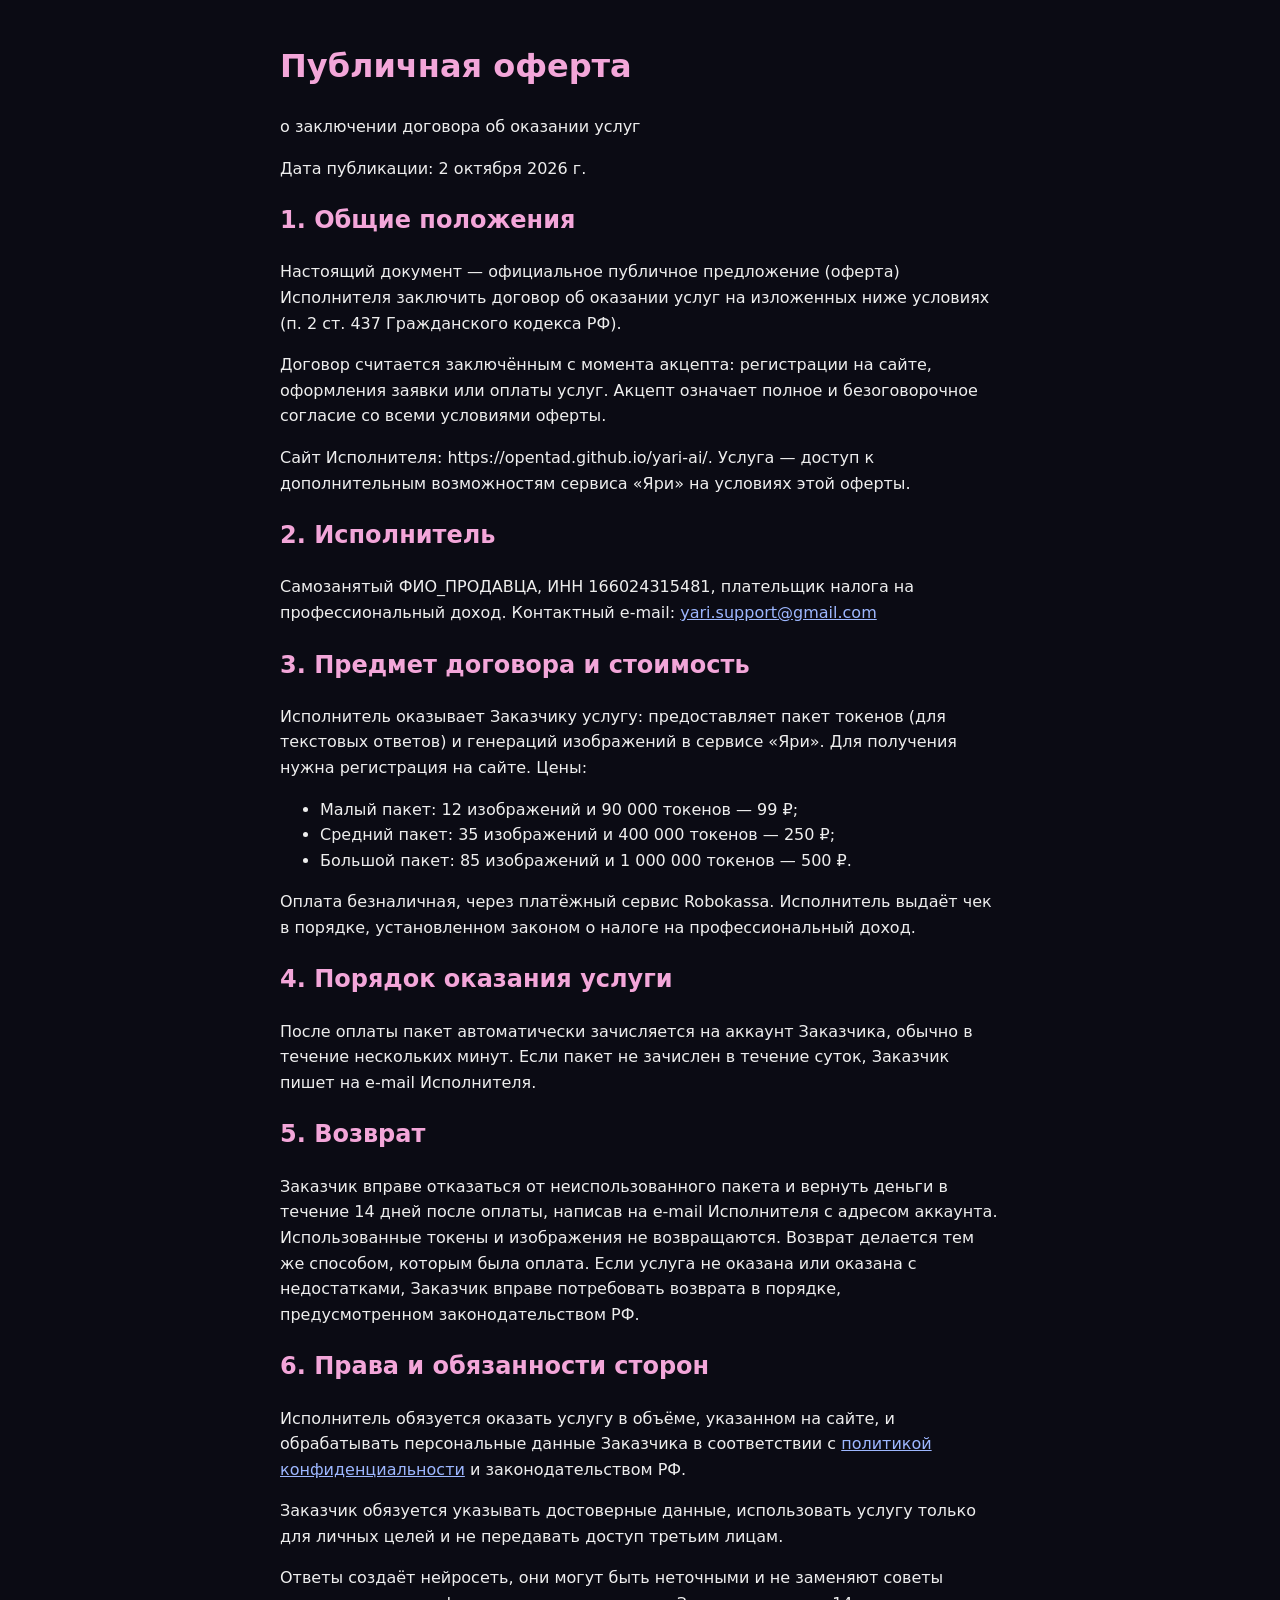
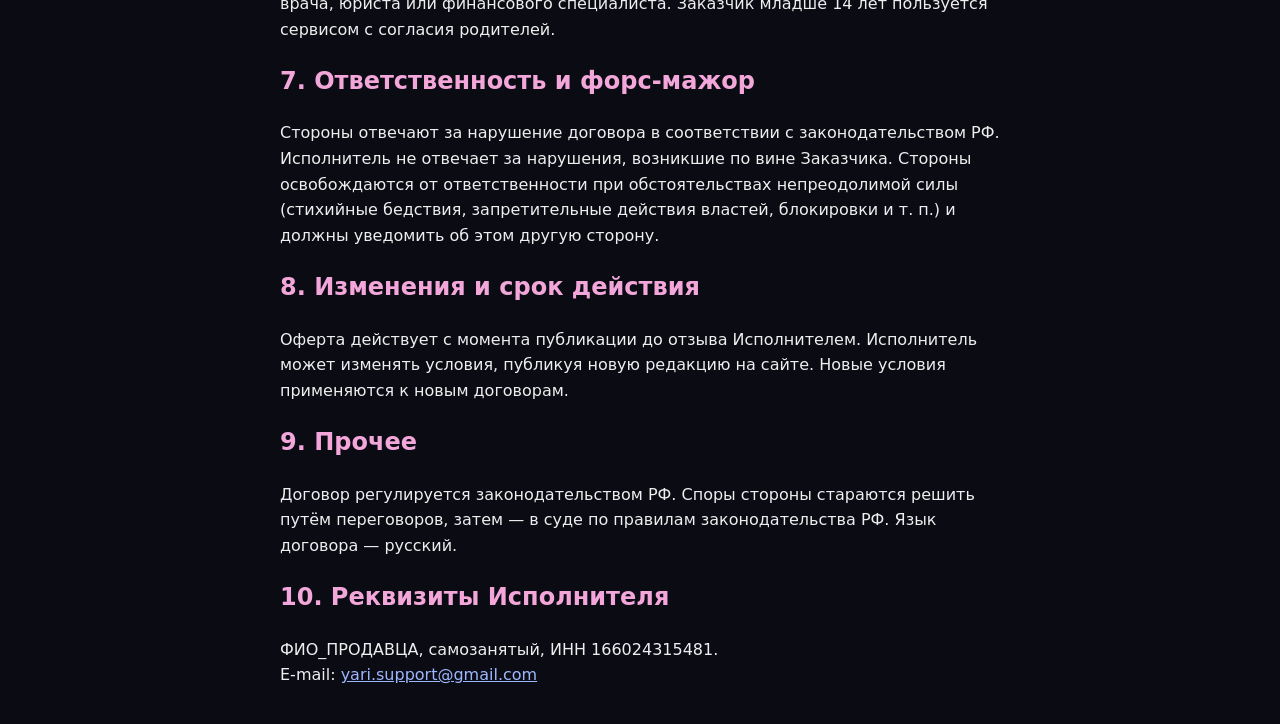
==== docs/oferta.html @ 3dd2b73e "Create oferta.html" ====
<!DOCTYPE html>
<html lang="ru">
<head>
<meta charset="utf-8">
<meta name="viewport" content="width=device-width, initial-scale=1">
<title>Публичная оферта — Яри</title>
<style>
body{font-family:system-ui,sans-serif;max-width:720px;margin:0 auto;padding:20px;line-height:1.6;background:#0b0b14;color:#eee}
h1,h2{color:#f3a6d9}
a{color:#9db7ff}
</style>
</head>
<body>
<h1>Публичная оферта</h1>
<p>о заключении договора об оказании услуг</p>
<p>Дата публикации: 2 октября 2026 г.</p>
<h2>1. Общие положения</h2>
<p>Настоящий документ — официальное публичное предложение (оферта) Исполнителя заключить договор об оказании услуг на изложенных ниже условиях (п. 2 ст. 437 Гражданского кодекса РФ).</p>
<p>Договор считается заключённым с момента акцепта: регистрации на сайте, оформления заявки или оплаты услуг. Акцепт означает полное и безоговорочное согласие со всеми условиями оферты.</p>
<p>Сайт Исполнителя: https://opentad.github.io/yari-ai/. Услуга — доступ к дополнительным возможностям сервиса «Яри» на условиях этой оферты.</p>
<h2>2. Исполнитель</h2>
<p>Самозанятый ФИО_ПРОДАВЦА, ИНН 166024315481, плательщик налога на профессиональный доход. Контактный e-mail: <a href="mailto:yari.support@gmail.com">yari.support@gmail.com</a></p>
<h2>3. Предмет договора и стоимость</h2>
<p>Исполнитель оказывает Заказчику услугу: предоставляет пакет токенов (для текстовых ответов) и генераций изображений в сервисе «Яри». Для получения нужна регистрация на сайте. Цены:</p>
<ul>
<li>Малый пакет: 12 изображений и 90 000 токенов — 99 ₽;</li>
<li>Средний пакет: 35 изображений и 400 000 токенов — 250 ₽;</li>
<li>Большой пакет: 85 изображений и 1 000 000 токенов — 500 ₽.</li>
</ul>
<p>Оплата безналичная, через платёжный сервис Robokassa. Исполнитель выдаёт чек в порядке, установленном законом о налоге на профессиональный доход.</p>
<h2>4. Порядок оказания услуги</h2>
<p>После оплаты пакет автоматически зачисляется на аккаунт Заказчика, обычно в течение нескольких минут. Если пакет не зачислен в течение суток, Заказчик пишет на e-mail Исполнителя.</p>
<h2>5. Возврат</h2>
<p>Заказчик вправе отказаться от неиспользованного пакета и вернуть деньги в течение 14 дней после оплаты, написав на e-mail Исполнителя с адресом аккаунта. Использованные токены и изображения не возвращаются. Возврат делается тем же способом, которым была оплата. Если услуга не оказана или оказана с недостатками, Заказчик вправе потребовать возврата в порядке, предусмотренном законодательством РФ.</p>
<h2>6. Права и обязанности сторон</h2>
<p>Исполнитель обязуется оказать услугу в объёме, указанном на сайте, и обрабатывать персональные данные Заказчика в соответствии с <a href="privacy.html">политикой конфиденциальности</a> и законодательством РФ.</p>
<p>Заказчик обязуется указывать достоверные данные, использовать услугу только для личных целей и не передавать доступ третьим лицам.</p>
<p>Ответы создаёт нейросеть, они могут быть неточными и не заменяют советы врача, юриста или финансового специалиста. Заказчик младше 14 лет пользуется сервисом с согласия родителей.</p>
<h2>7. Ответственность и форс-мажор</h2>
<p>Стороны отвечают за нарушение договора в соответствии с законодательством РФ. Исполнитель не отвечает за нарушения, возникшие по вине Заказчика. Стороны освобождаются от ответственности при обстоятельствах непреодолимой силы (стихийные бедствия, запретительные действия властей, блокировки и т. п.) и должны уведомить об этом другую сторону.</p>
<h2>8. Изменения и срок действия</h2>
<p>Оферта действует с момента публикации до отзыва Исполнителем. Исполнитель может изменять условия, публикуя новую редакцию на сайте. Новые условия применяются к новым договорам.</p>
<h2>9. Прочее</h2>
<p>Договор регулируется законодательством РФ. Споры стороны стараются решить путём переговоров, затем — в суде по правилам законодательства РФ. Язык договора — русский.</p>
<h2>10. Реквизиты Исполнителя</h2>
<p>ФИО_ПРОДАВЦА, самозанятый, ИНН 166024315481.<br>E-mail: <a href="mailto:yari.support@gmail.com">yari.support@gmail.com</a></p>
</body>
</html>
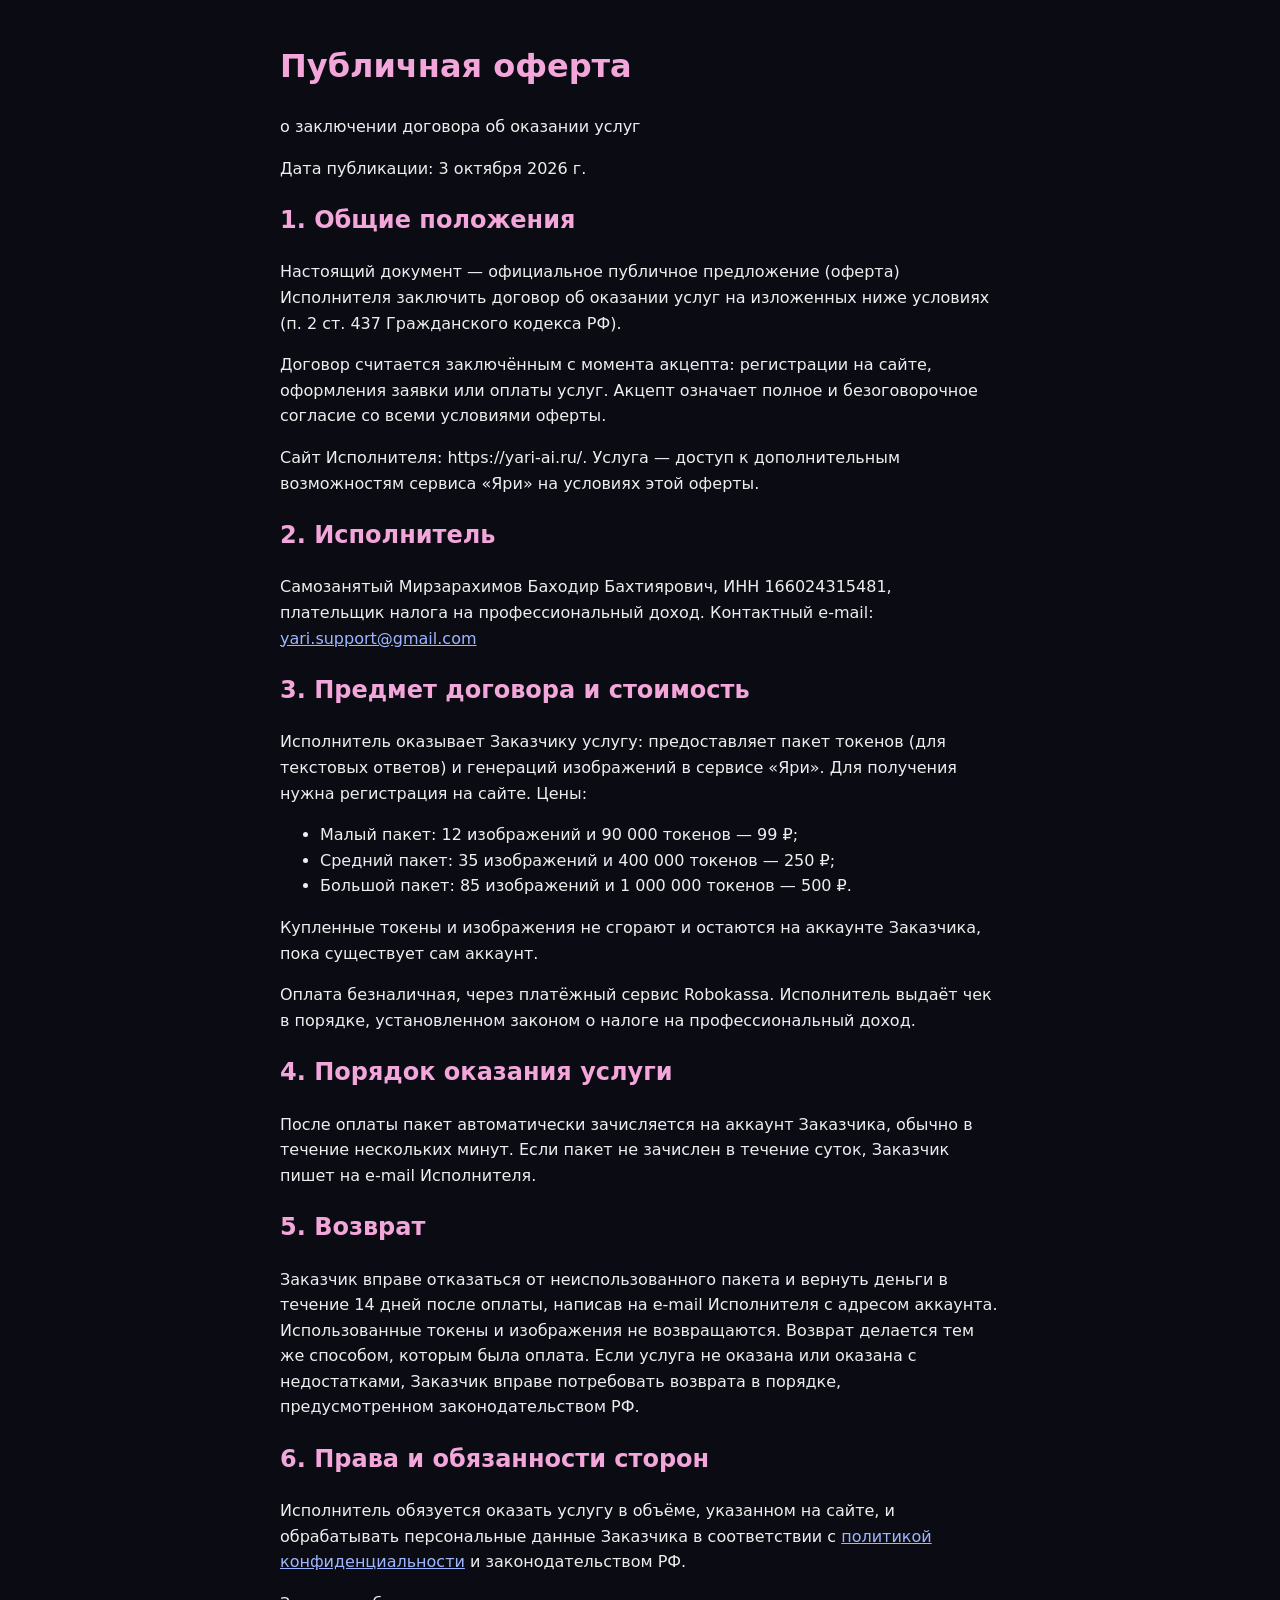
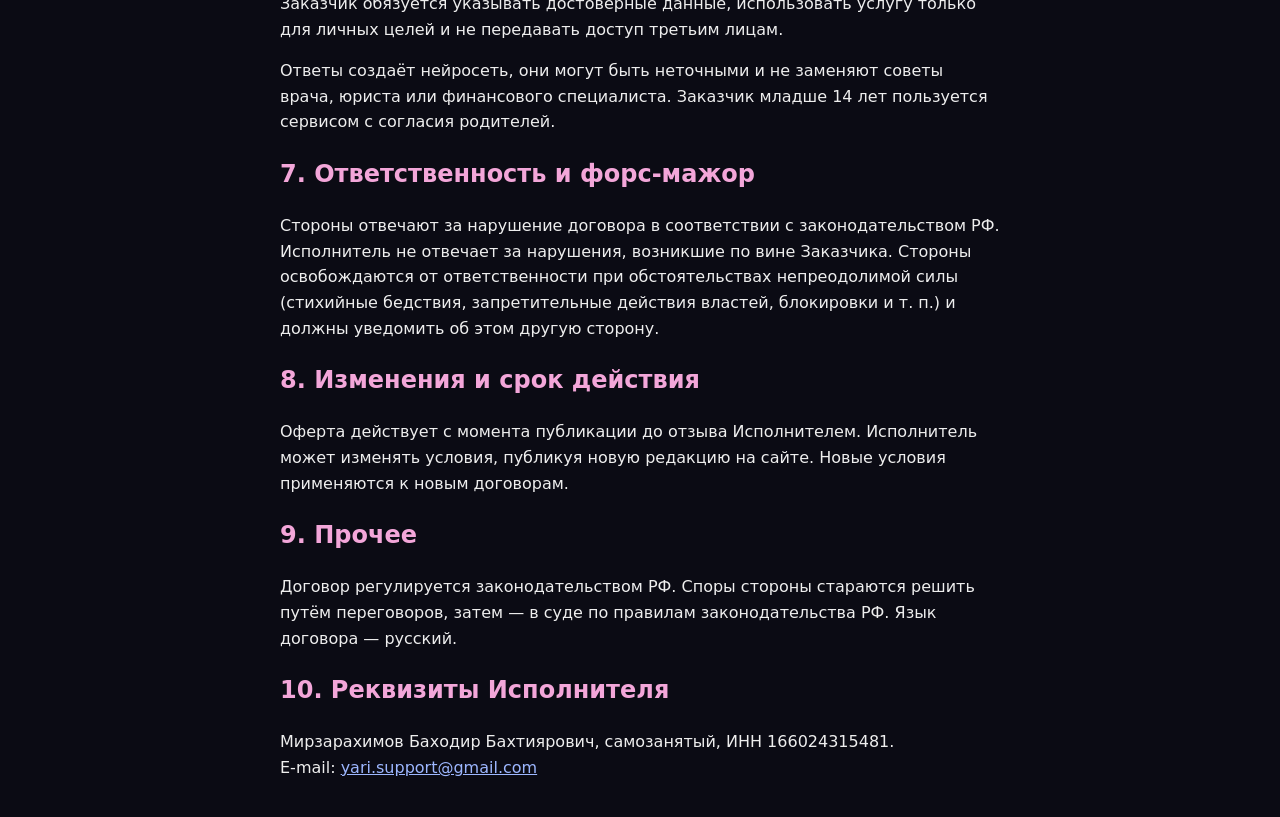
==== commit 69647cff: "Update oferta.html" ====
--- a/docs/oferta.html
+++ b/docs/oferta.html
@@ -13,13 +13,13 @@
 <body>
 <h1>Публичная оферта</h1>
 <p>о заключении договора об оказании услуг</p>
-<p>Дата публикации: 2 октября 2026 г.</p>
+<p>Дата публикации: 3 октября 2026 г.</p>
 <h2>1. Общие положения</h2>
 <p>Настоящий документ — официальное публичное предложение (оферта) Исполнителя заключить договор об оказании услуг на изложенных ниже условиях (п. 2 ст. 437 Гражданского кодекса РФ).</p>
 <p>Договор считается заключённым с момента акцепта: регистрации на сайте, оформления заявки или оплаты услуг. Акцепт означает полное и безоговорочное согласие со всеми условиями оферты.</p>
-<p>Сайт Исполнителя: https://opentad.github.io/yari-ai/. Услуга — доступ к дополнительным возможностям сервиса «Яри» на условиях этой оферты.</p>
+<p>Сайт Исполнителя: https://yari-ai.ru/. Услуга — доступ к дополнительным возможностям сервиса «Яри» на условиях этой оферты.</p>
 <h2>2. Исполнитель</h2>
-<p>Самозанятый ФИО_ПРОДАВЦА, ИНН 166024315481, плательщик налога на профессиональный доход. Контактный e-mail: <a href="mailto:yari.support@gmail.com">yari.support@gmail.com</a></p>
+<p>Самозанятый Мирзарахимов Баходир Бахтиярович, ИНН 166024315481, плательщик налога на профессиональный доход. Контактный e-mail: <a href="mailto:yari.support@gmail.com">yari.support@gmail.com</a></p>
 <h2>3. Предмет договора и стоимость</h2>
 <p>Исполнитель оказывает Заказчику услугу: предоставляет пакет токенов (для текстовых ответов) и генераций изображений в сервисе «Яри». Для получения нужна регистрация на сайте. Цены:</p>
 <ul>
@@ -27,6 +27,7 @@
 <li>Средний пакет: 35 изображений и 400 000 токенов — 250 ₽;</li>
 <li>Большой пакет: 85 изображений и 1 000 000 токенов — 500 ₽.</li>
 </ul>
+<p>Купленные токены и изображения не сгорают и остаются на аккаунте Заказчика, пока существует сам аккаунт.</p>
 <p>Оплата безналичная, через платёжный сервис Robokassa. Исполнитель выдаёт чек в порядке, установленном законом о налоге на профессиональный доход.</p>
 <h2>4. Порядок оказания услуги</h2>
 <p>После оплаты пакет автоматически зачисляется на аккаунт Заказчика, обычно в течение нескольких минут. Если пакет не зачислен в течение суток, Заказчик пишет на e-mail Исполнителя.</p>
@@ -43,6 +44,6 @@
 <h2>9. Прочее</h2>
 <p>Договор регулируется законодательством РФ. Споры стороны стараются решить путём переговоров, затем — в суде по правилам законодательства РФ. Язык договора — русский.</p>
 <h2>10. Реквизиты Исполнителя</h2>
-<p>ФИО_ПРОДАВЦА, самозанятый, ИНН 166024315481.<br>E-mail: <a href="mailto:yari.support@gmail.com">yari.support@gmail.com</a></p>
+<p>Мирзарахимов Баходир Бахтиярович, самозанятый, ИНН 166024315481.<br>E-mail: <a href="mailto:yari.support@gmail.com">yari.support@gmail.com</a></p>
 </body>
 </html>
